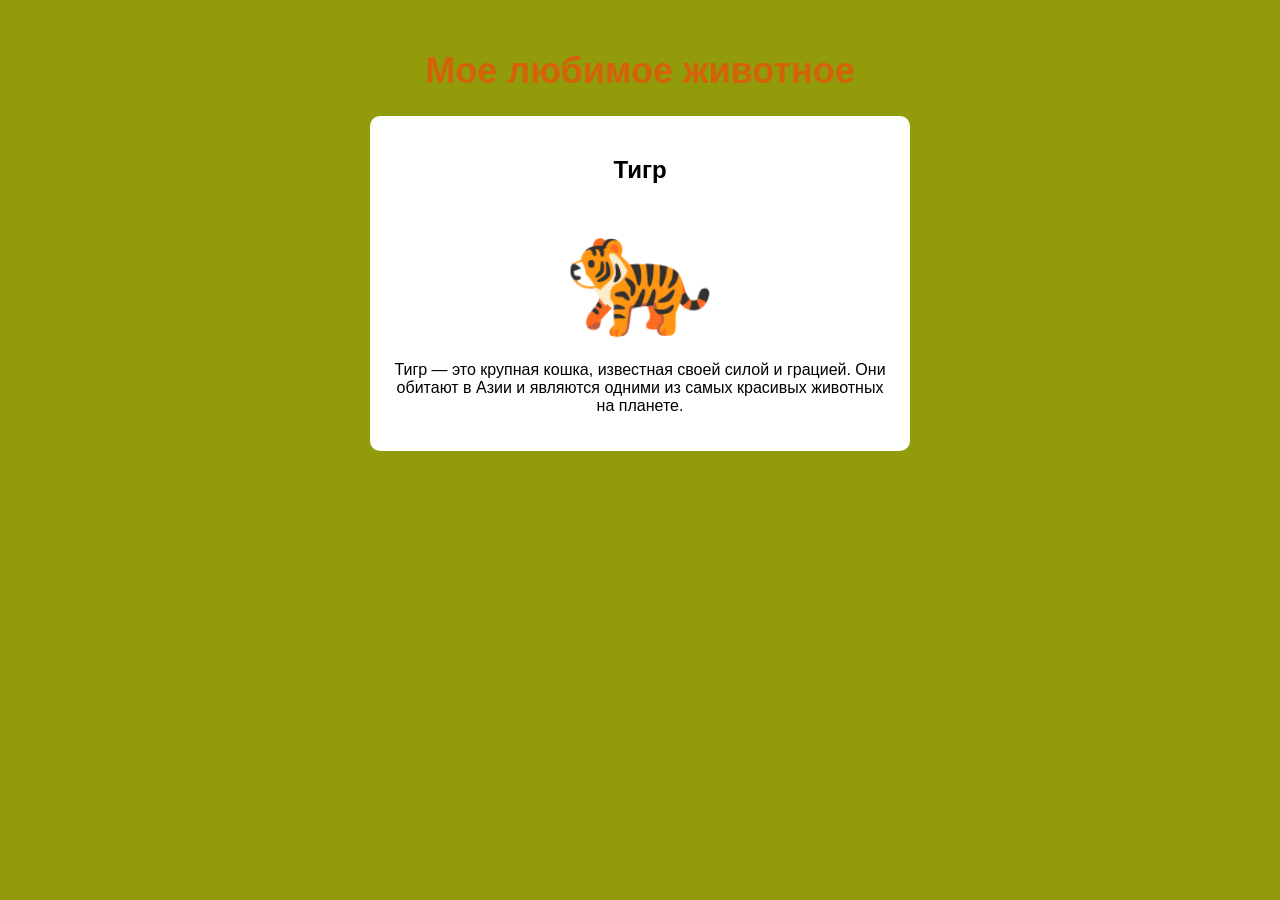
==== Lesson 1/index.html @ fa2facb8 "first commit" ====
<html>
  <head>
    <title>Мое любимое животное</title>
    <link rel="stylesheet" type="text/css" href="style.css" />
  </head>
  <body>
    <h1>Мое любимое животное</h1>
    <div class="card">
      <h2>Тигр</h2>
      <div class="animal-icon">🐅</div>
      <p>
        Тигр — это крупная кошка, известная своей силой и грацией. Они обитают в
        Азии и являются одними из самых красивых животных на планете.
      </p>
    </div>
  </body>
</html>
---- Lesson 1/style.css ----
body {
  background-color: #929c0b;
  text-align: center;
  font-family: Arial, sans-serif;
  margin: 0;
  padding: 0;
}
h1 {
  color: #d3620b;
  font-size: 36px;
  margin-top: 50px;
}
.card {
  width: 500px;

  margin: 20px auto;
  border-radius: 10px;
  background-color: #ffffff;
  padding: 20px;
}
.animal-icon {
  font-size: 120px;
}
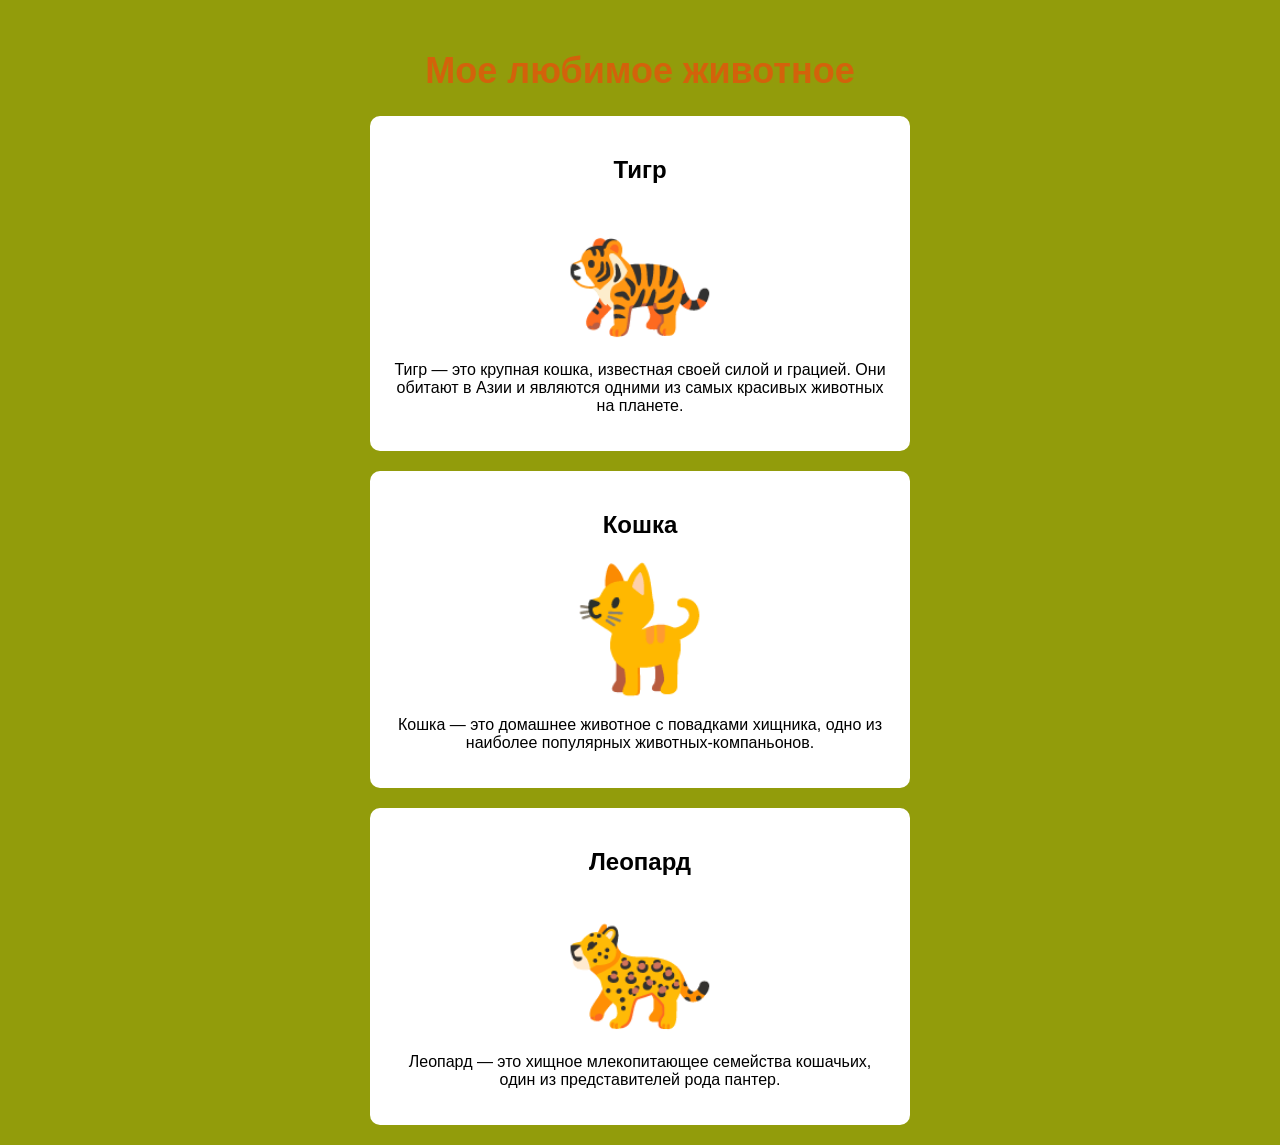
==== commit 7758fd08: "добавили карточки" ====
--- a/Lesson 1/index.html
+++ b/Lesson 1/index.html
@@ -13,5 +13,21 @@
         Азии и являются одними из самых красивых животных на планете.
       </p>
     </div>
+    <div class="card2">
+      <h2>Кошка</h2>
+      <div class="animal-icon">🐈</div>
+      <p>
+        Кошка — это домашнее животное с повадками хищника, одно из наиболее
+        популярных животных-компаньонов.
+      </p>
+    </div>
+    <div class="card3">
+      <h2>Леопард</h2>
+      <div class="animal-icon">🐆</div>
+      <p>
+        Леопард — это хищное млекопитающее семейства кошачьих, один из
+        представителей рода пантер.
+      </p>
+    </div>
   </body>
 </html>
--- a/Lesson 1/style.css
+++ b/Lesson 1/style.css
@@ -21,3 +21,21 @@
 .animal-icon {
   font-size: 120px;
 }
+
+.card2 {
+  width: 500px;
+
+  margin: 20px auto;
+  border-radius: 10px;
+  background-color: #ffffff;
+  padding: 20px;
+}
+
+.card3 {
+  width: 500px;
+
+  margin: 20px auto;
+  border-radius: 10px;
+  background-color: #ffffff;
+  padding: 20px;
+}
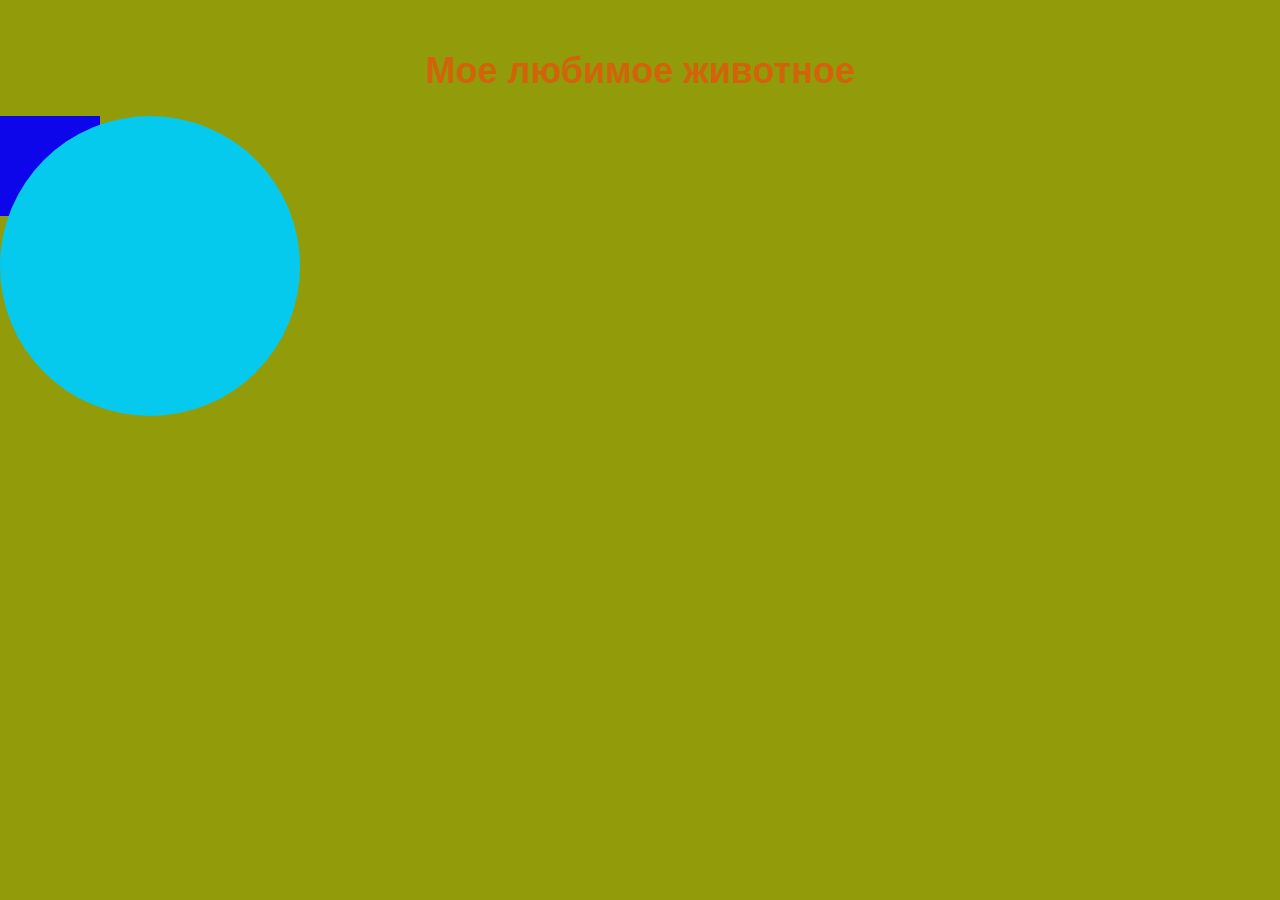
==== commit a555b584: "add square and circle" ====
--- a/Lesson 1/index.html
+++ b/Lesson 1/index.html
@@ -5,7 +5,9 @@
   </head>
   <body>
     <h1>Мое любимое животное</h1>
-    <div class="card">
+    <div class="square" />
+    <div class="circle" />
+    <!-- <div class="card">
       <h2>Тигр</h2>
       <div class="animal-icon">🐅</div>
       <p>
@@ -28,6 +30,6 @@
         Леопард — это хищное млекопитающее семейства кошачьих, один из
         представителей рода пантер.
       </p>
-    </div>
+    </div> -->
   </body>
 </html>
--- a/Lesson 1/style.css
+++ b/Lesson 1/style.css
@@ -39,3 +39,14 @@
   background-color: #ffffff;
   padding: 20px;
 }
+.square {
+  width: 100px;
+  height: 100px;
+  background: #0e06eb;
+}
+.circle {
+  width: 300px;
+  height: 300px;
+  background: #05caed;
+  border-radius: 50%;
+}
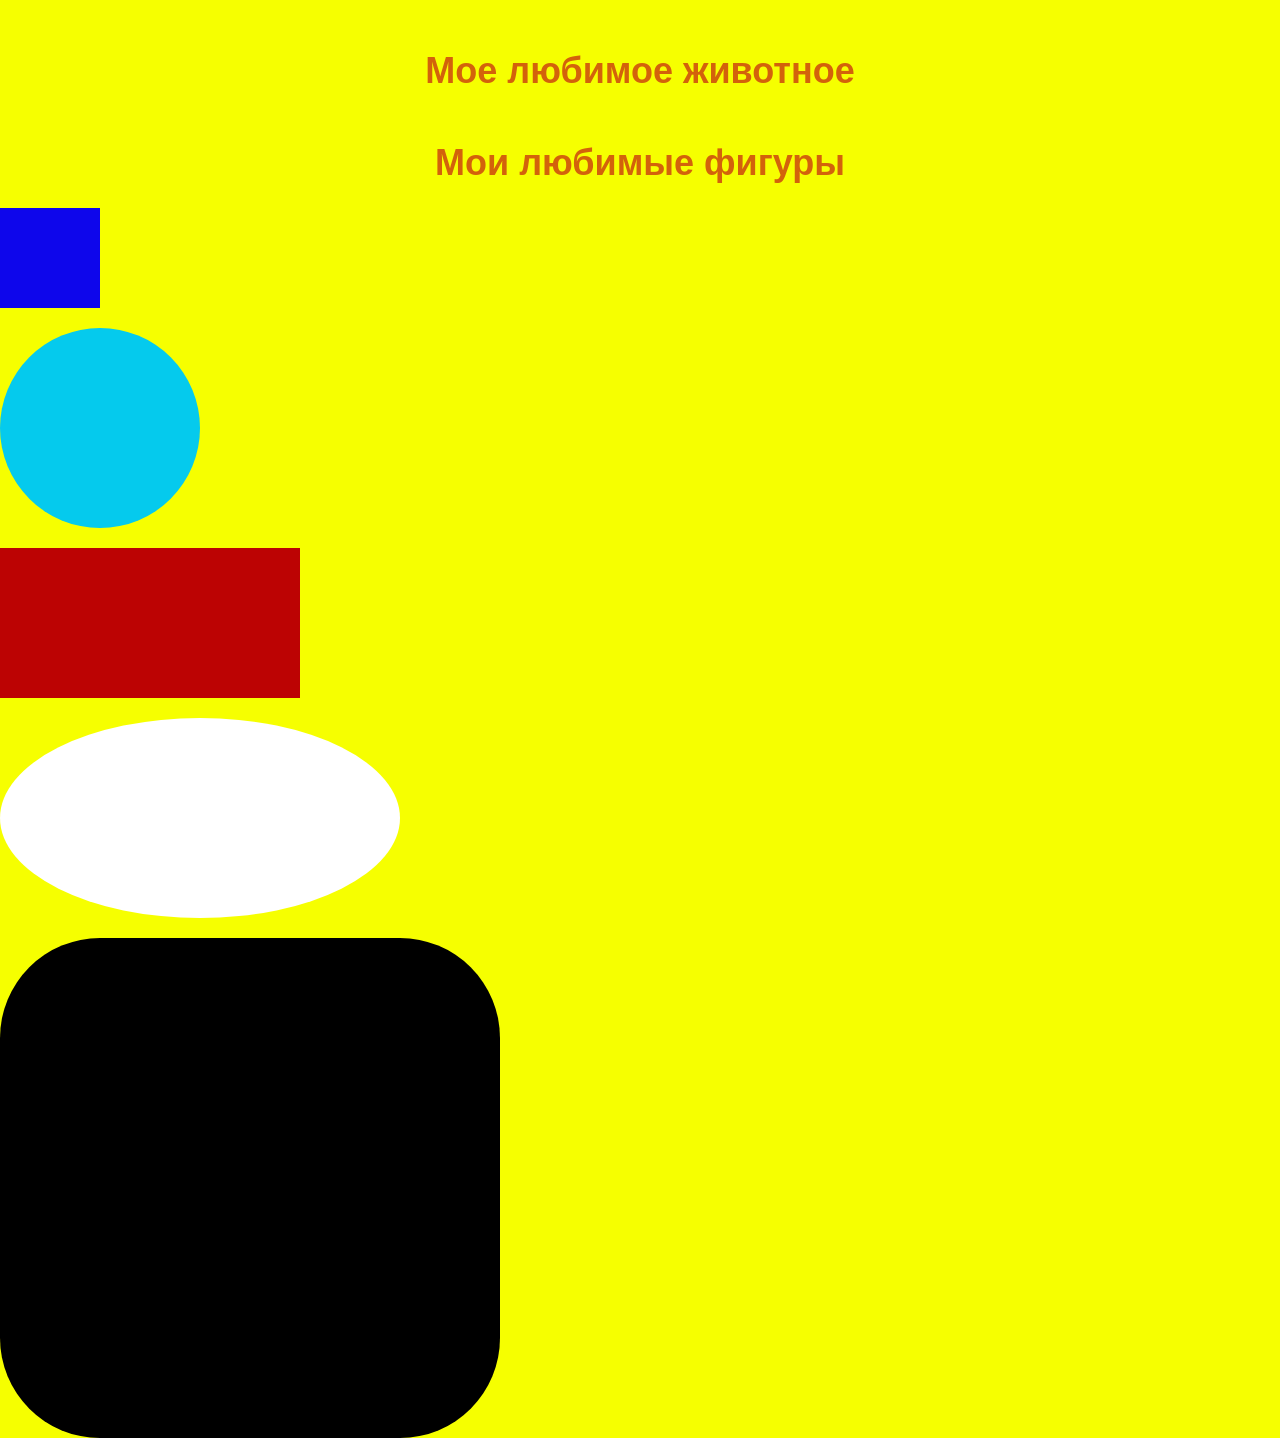
==== commit b4d3904f: "Добавили фигуры" ====
--- a/Lesson 1/index.html
+++ b/Lesson 1/index.html
@@ -5,8 +5,12 @@
   </head>
   <body>
     <h1>Мое любимое животное</h1>
-    <div class="square" />
-    <div class="circle" />
+    <h1>Мои любимые фигуры</h1>
+    <div class="square"></div>
+    <div class="circle"></div>
+    <div class="rectangle"></div>
+    <div class="oval"></div>
+    <div class="rounded-square"></div>
     <!-- <div class="card">
       <h2>Тигр</h2>
       <div class="animal-icon">🐅</div>
--- a/Lesson 1/style.css
+++ b/Lesson 1/style.css
@@ -1,5 +1,5 @@
 body {
-  background-color: #929c0b;
+  background-color: #f6ff00;
   text-align: center;
   font-family: Arial, sans-serif;
   margin: 0;
@@ -33,20 +33,45 @@
 
 .card3 {
   width: 500px;
-
   margin: 20px auto;
   border-radius: 10px;
   background-color: #ffffff;
   padding: 20px;
 }
+
 .square {
   width: 100px;
   height: 100px;
   background: #0e06eb;
 }
+
 .circle {
-  width: 300px;
-  height: 300px;
+  width: 200px;
+  height: 200px;
   background: #05caed;
   border-radius: 50%;
+  margin-top: 20px;
 }
+
+.rectangle {
+  width: 300px;
+  height: 150;
+  background: #bc0303;
+  margin-top: 20px;
+}
+
+.oval {
+  width: 400px;
+  height: 200px;
+  background: #ffffff;
+  border-radius: 50%;
+  margin-top: 20px;
+}
+
+.rounded-square {
+  width: 500px;
+  height: 500px;
+  background: #000000;
+  border-radius: 20%;
+  margin-top: 20px;
+}
